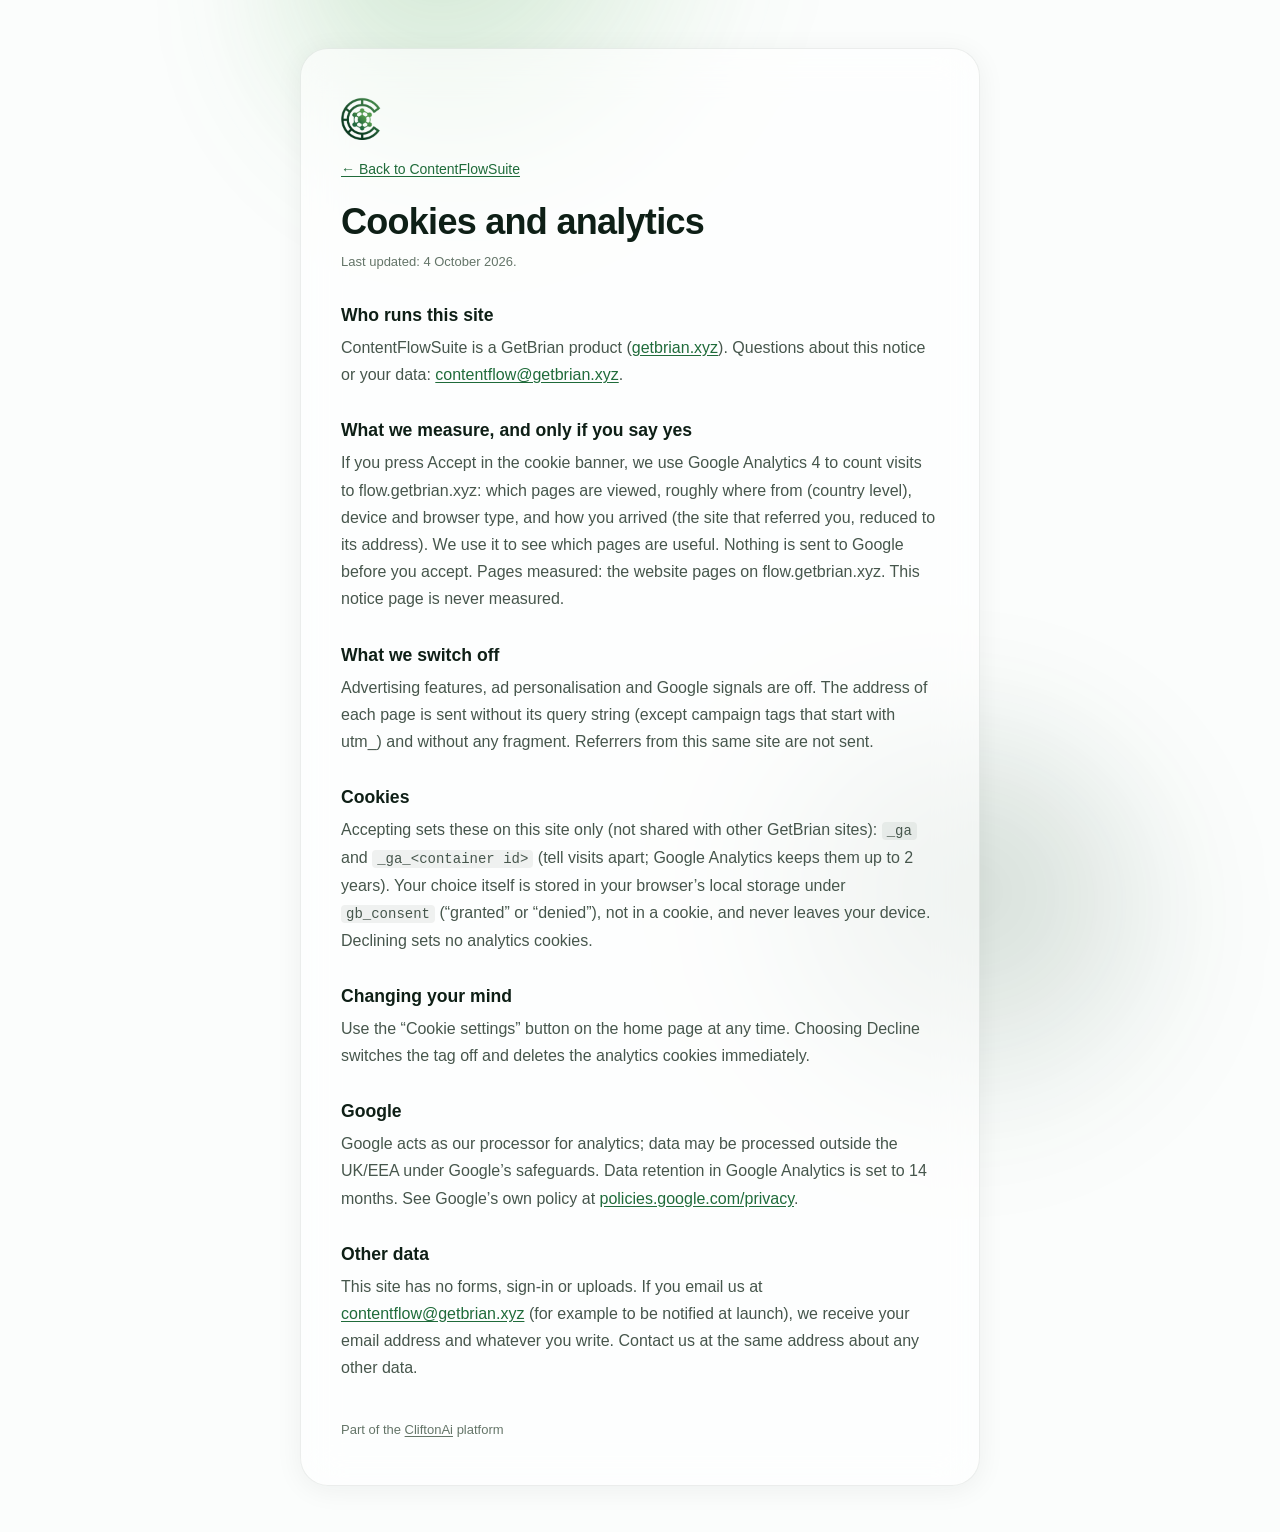
==== cookies.html @ 69b422ff "feat(analytics): add Cookies and analytics notice page, link it from the banner Co-Authored-By: Clau" ====
<!doctype html>
<html lang="en">
<head>
<meta charset="utf-8" />
<meta name="viewport" content="width=device-width, initial-scale=1" />
<title>Cookies and analytics — ContentFlowSuite</title>
<meta name="description" content="What ContentFlowSuite measures with Google Analytics, only if you say yes, and the cookies that sets." />
<link rel="icon" href="/favicon-32.png" type="image/png" />
<style>
  :root {
    --bg: #fbfdfc;
    --bg-card: rgba(255, 255, 255, 0.6);
    --border: rgba(14, 40, 26, 0.08);
    --border-strong: rgba(14, 40, 26, 0.15);
    --fg: #0e1f16;
    --fg-muted: #46564c;
    --fg-subtle: #647568;
    --brand-mid: #1f6b3a;
    --brand-emerald: #2f7a3b;
    --brand-emerald-bright: #43a047;
  }
  * { box-sizing: border-box; }
  html, body {
    margin: 0;
    background: var(--bg);
    color: var(--fg);
    font-family: "DM Sans", -apple-system, BlinkMacSystemFont, "Segoe UI", Helvetica, Arial, sans-serif;
    -webkit-font-smoothing: antialiased;
  }
  body { padding: 24px; overflow-x: hidden; }
  .blob {
    position: fixed;
    border-radius: 9999px;
    filter: blur(70px);
    pointer-events: none;
    opacity: 0.55;
  }
  .blob-a {
    top: -220px;
    left: 50%;
    transform: translateX(-70%);
    width: 520px;
    height: 420px;
    background: radial-gradient(circle at 30% 30%, rgba(67, 160, 71, 0.5), transparent 70%);
  }
  .blob-b {
    bottom: -240px;
    left: 50%;
    transform: translateX(10%);
    width: 480px;
    height: 420px;
    background: radial-gradient(circle at 60% 40%, rgba(11, 61, 30, 0.35), transparent 70%);
  }
  main {
    position: relative;
    max-width: 680px;
    margin: 24px auto;
    background: var(--bg-card);
    -webkit-backdrop-filter: blur(20px);
    backdrop-filter: blur(20px);
    border: 1px solid var(--border);
    border-radius: 28px;
    padding: 48px 40px;
    box-shadow: 0 4px 28px rgba(14, 40, 26, 0.06);
  }
  .icon { width: 40px; height: 43px; display: block; margin: 0 0 20px; }
  h1 {
    font-family: "Space Grotesk", -apple-system, BlinkMacSystemFont, "Segoe UI", Helvetica, Arial, sans-serif;
    font-size: clamp(1.75rem, 4vw, 2.25rem);
    font-weight: 600;
    letter-spacing: -0.02em;
    margin: 0 0 8px;
  }
  h2 {
    font-family: "Space Grotesk", -apple-system, BlinkMacSystemFont, "Segoe UI", Helvetica, Arial, sans-serif;
    font-size: 1.1rem;
    font-weight: 600;
    margin: 32px 0 8px;
  }
  p { font-size: 16px; line-height: 1.7; color: var(--fg-muted); margin: 0 0 12px; }
  p.updated { font-size: 13px; color: var(--fg-subtle); }
  code { background: rgba(14, 40, 26, 0.06); border-radius: 4px; padding: 1px 5px; font-size: 14px; }
  a { color: var(--brand-mid); text-underline-offset: 2px; }
  a:hover { color: var(--brand-emerald); }
  a:focus-visible { outline: 2px solid var(--brand-emerald-bright); outline-offset: 2px; border-radius: 2px; }
  .back { display: inline-block; margin-bottom: 24px; font-size: 14px; font-weight: 500; }
  footer { margin-top: 40px; font-size: 13px; color: var(--fg-subtle); }
  footer a { color: var(--fg-subtle); }
  @media (max-width: 520px) { main { padding: 32px 20px; border-radius: 20px; } }
</style>
</head>
<body>
  <div class="blob blob-a" aria-hidden="true"></div>
  <div class="blob blob-b" aria-hidden="true"></div>
  <main>
    <img class="icon" src="/logo-icon.png" alt="CliftonAi" />
    <a class="back" href="/">&larr; Back to ContentFlowSuite</a>
    <h1>Cookies and analytics</h1>
    <p class="updated">Last updated: 4 October 2026.</p>

    <h2>Who runs this site</h2>
    <p>ContentFlowSuite is a GetBrian product (<a href="https://getbrian.xyz">getbrian.xyz</a>). Questions about this notice or your data: <a href="mailto:contentflow@getbrian.xyz">contentflow@getbrian.xyz</a>.</p>

    <h2>What we measure, and only if you say yes</h2>
    <p>If you press Accept in the cookie banner, we use Google Analytics 4 to count visits to flow.getbrian.xyz: which pages are viewed, roughly where from (country level), device and browser type, and how you arrived (the site that referred you, reduced to its address). We use it to see which pages are useful. Nothing is sent to Google before you accept. Pages measured: the website pages on flow.getbrian.xyz. This notice page is never measured.</p>

    <h2>What we switch off</h2>
    <p>Advertising features, ad personalisation and Google signals are off. The address of each page is sent without its query string (except campaign tags that start with utm_) and without any fragment. Referrers from this same site are not sent.</p>

    <h2>Cookies</h2>
    <p>Accepting sets these on this site only (not shared with other GetBrian sites): <code>_ga</code> and <code>_ga_&lt;container id&gt;</code> (tell visits apart; Google Analytics keeps them up to 2 years). Your choice itself is stored in your browser&rsquo;s local storage under <code>gb_consent</code> (&ldquo;granted&rdquo; or &ldquo;denied&rdquo;), not in a cookie, and never leaves your device. Declining sets no analytics cookies.</p>

    <h2>Changing your mind</h2>
    <p>Use the &ldquo;Cookie settings&rdquo; button on the home page at any time. Choosing Decline switches the tag off and deletes the analytics cookies immediately.</p>

    <h2>Google</h2>
    <p>Google acts as our processor for analytics; data may be processed outside the UK/EEA under Google&rsquo;s safeguards. Data retention in Google Analytics is set to 14 months. See Google&rsquo;s own policy at <a href="https://policies.google.com/privacy" rel="noopener">policies.google.com/privacy</a>.</p>

    <h2>Other data</h2>
    <p>This site has no forms, sign-in or uploads. If you email us at <a href="mailto:contentflow@getbrian.xyz">contentflow@getbrian.xyz</a> (for example to be notified at launch), we receive your email address and whatever you write. Contact us at the same address about any other data.</p>

    <footer>Part of the <a href="https://cliftonai.co">CliftonAi</a> platform</footer>
  </main>
</body>
</html>
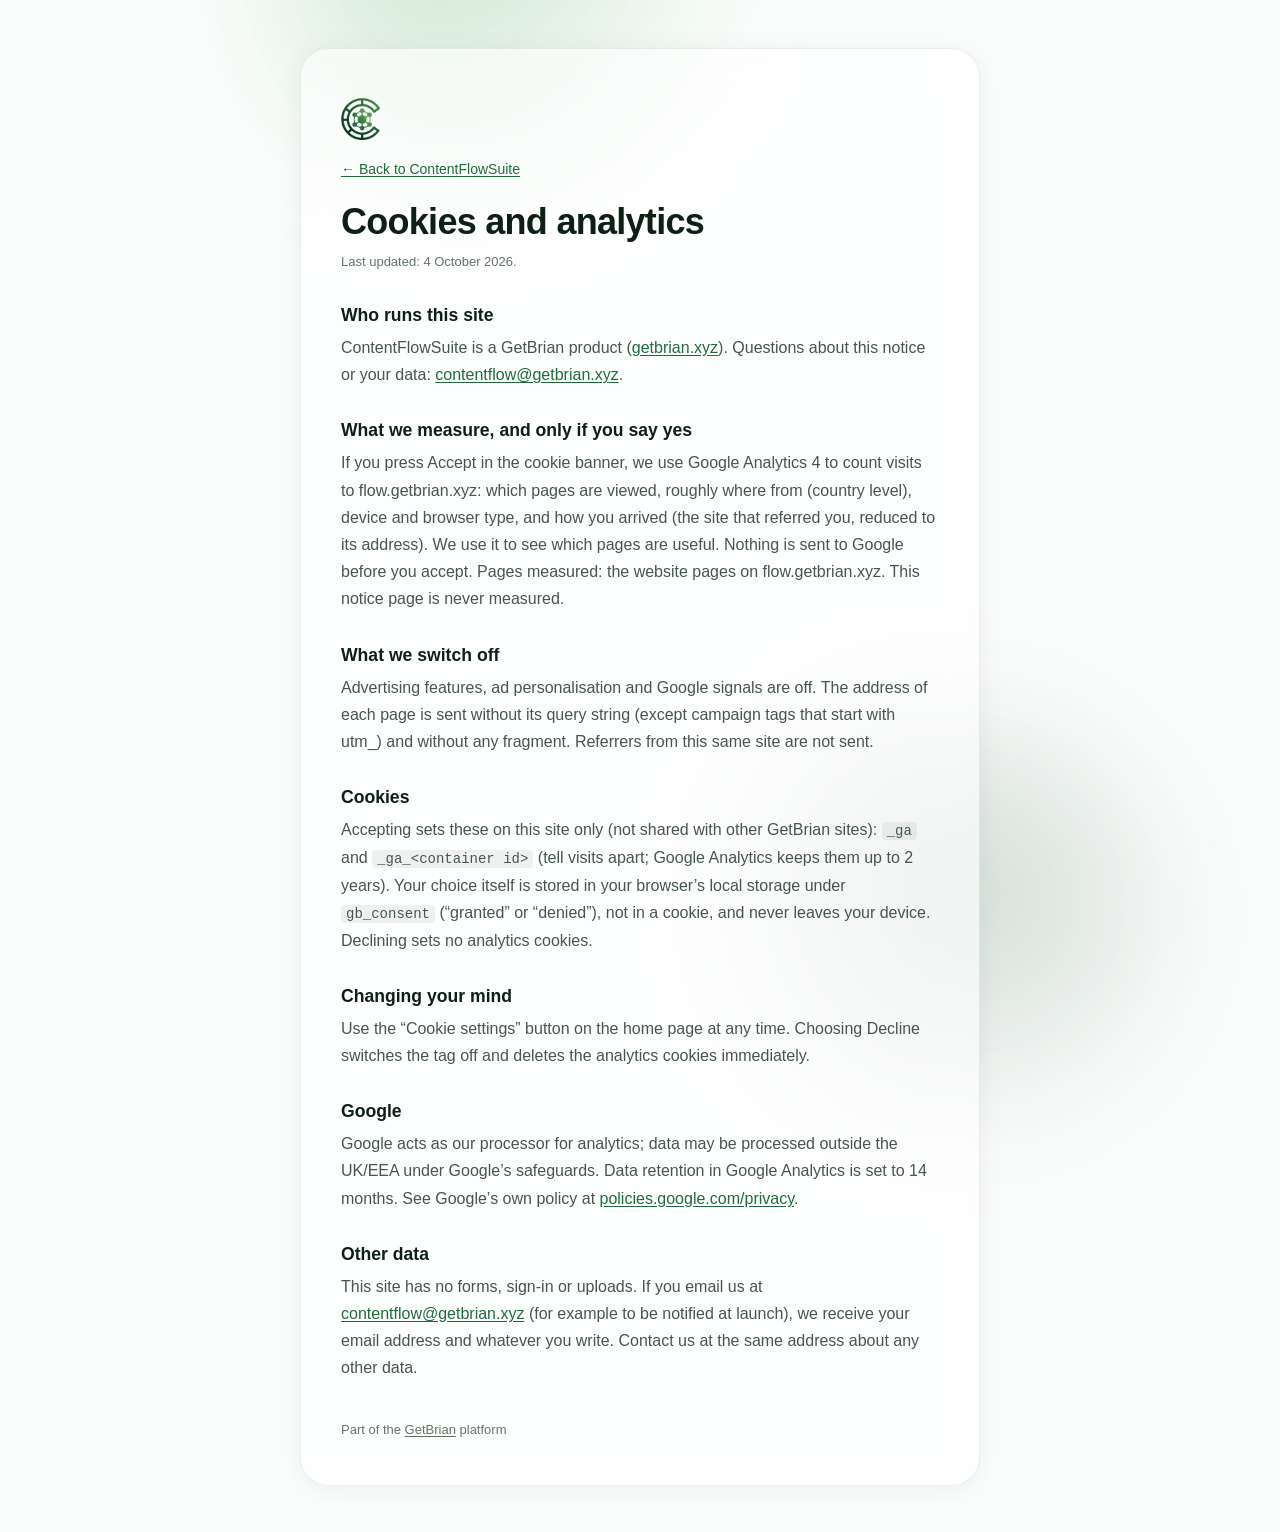
==== commit 13556088: "Brand: ContentFlowSuite is a GetBrian product The page said CliftonAi in the title, logo alt, back l" ====
--- a/cookies.html
+++ b/cookies.html
@@ -93,7 +93,7 @@
   <div class="blob blob-a" aria-hidden="true"></div>
   <div class="blob blob-b" aria-hidden="true"></div>
   <main>
-    <img class="icon" src="/logo-icon.png" alt="CliftonAi" />
+    <img class="icon" src="/logo-icon.png" alt="GetBrian" />
     <a class="back" href="/">&larr; Back to ContentFlowSuite</a>
     <h1>Cookies and analytics</h1>
     <p class="updated">Last updated: 4 October 2026.</p>
@@ -119,7 +119,7 @@
     <h2>Other data</h2>
     <p>This site has no forms, sign-in or uploads. If you email us at <a href="mailto:contentflow@getbrian.xyz">contentflow@getbrian.xyz</a> (for example to be notified at launch), we receive your email address and whatever you write. Contact us at the same address about any other data.</p>
 
-    <footer>Part of the <a href="https://cliftonai.co">CliftonAi</a> platform</footer>
+    <footer>Part of the <a href="https://getbrian.xyz">GetBrian</a> platform</footer>
   </main>
 </body>
 </html>
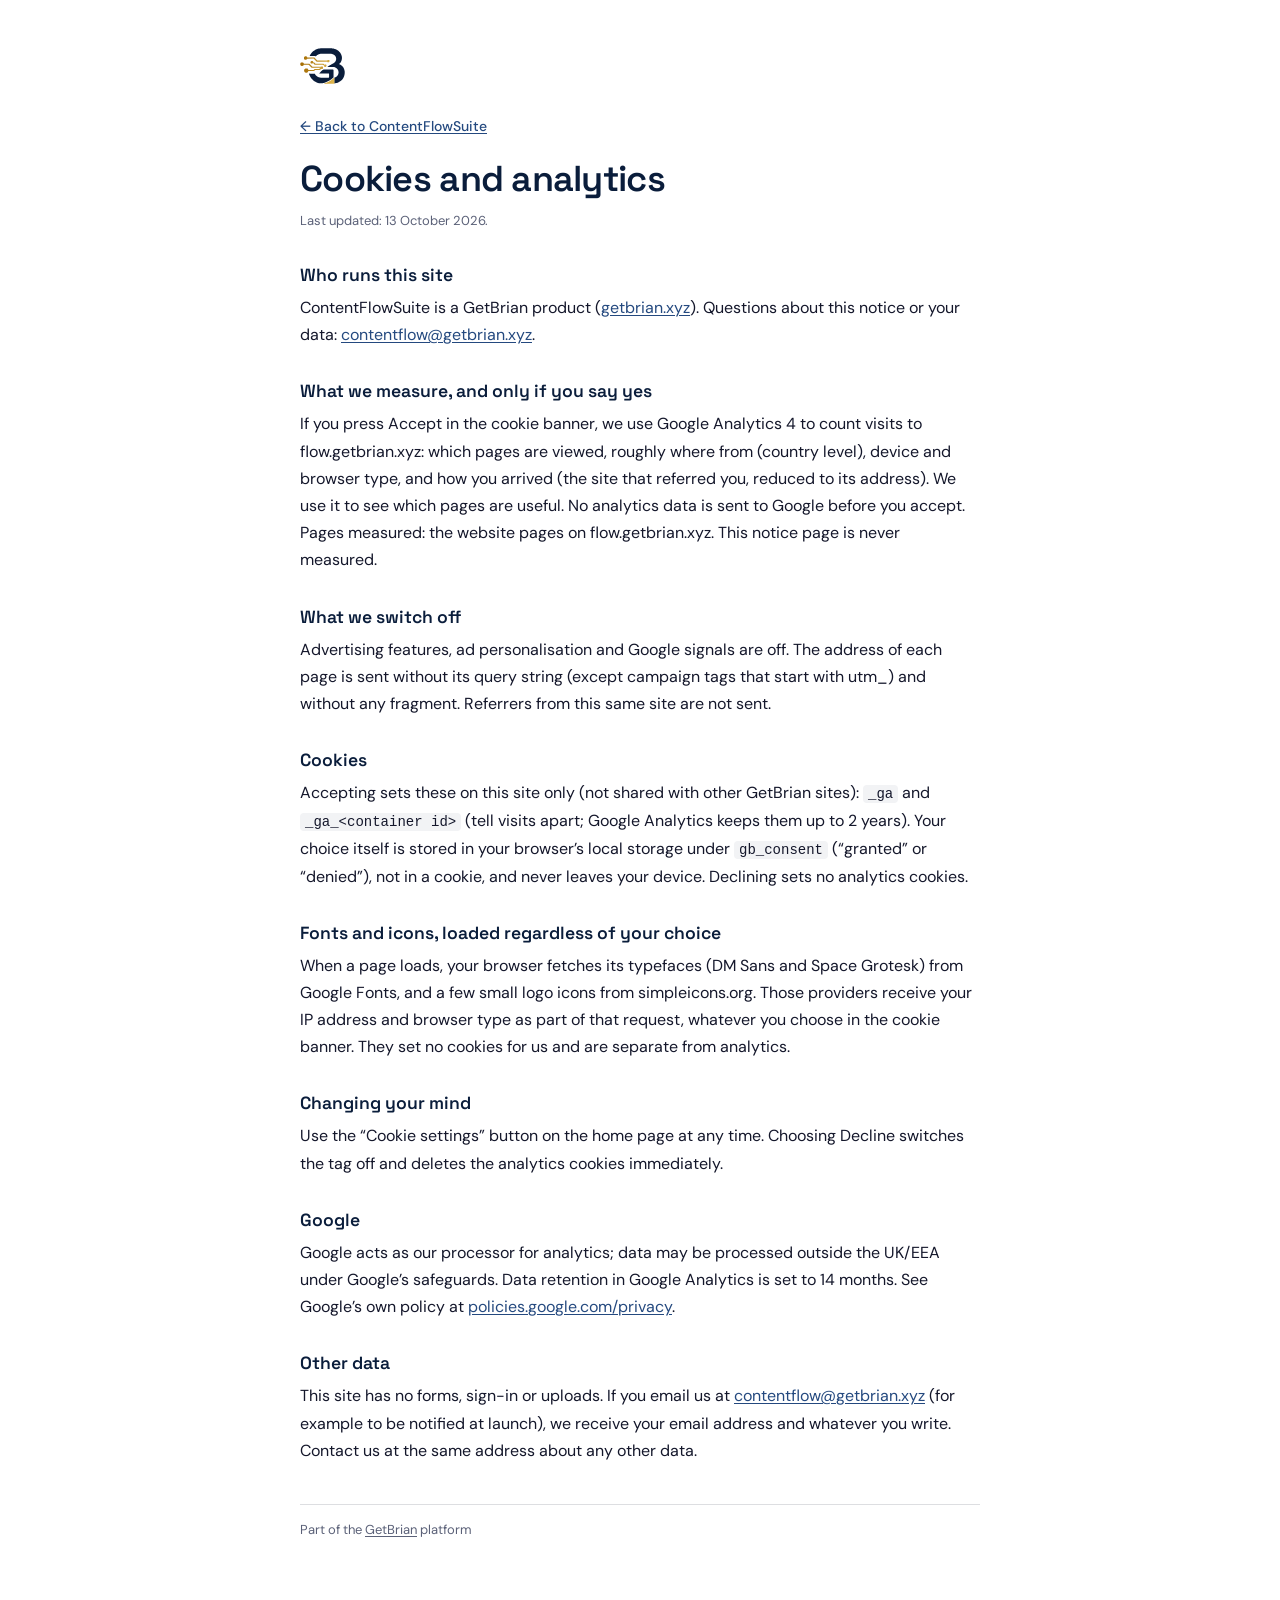
==== commit 59157ffc: "Port the new GetBrian ContentFlow page, keep GA4 consent and cookies notice Replaces the placeholder" ====
--- a/cookies.html
+++ b/cookies.html
@@ -5,110 +5,68 @@
 <meta name="viewport" content="width=device-width, initial-scale=1" />
 <title>Cookies and analytics — ContentFlowSuite</title>
 <meta name="description" content="What ContentFlowSuite measures with Google Analytics, only if you say yes, and the cookies that sets." />
-<link rel="icon" href="/favicon-32.png" type="image/png" />
+<link rel="icon" href="/favicon.ico" sizes="32x32" />
+<link rel="icon" href="/icon.png" sizes="32x32" type="image/png" />
+<link rel="apple-touch-icon" href="/apple-touch-icon.png" sizes="180x180" type="image/png" />
+<link rel="preconnect" href="https://fonts.googleapis.com" />
+<link rel="preconnect" href="https://fonts.gstatic.com" crossorigin />
+<link href="https://fonts.googleapis.com/css2?family=DM+Sans:ital,opsz,wght@0,9..40,400;0,9..40,500;0,9..40,700;1,9..40,400&family=Space+Grotesk:wght@500;600;700&display=swap" rel="stylesheet" />
 <style>
   :root {
-    --bg: #fbfdfc;
-    --bg-card: rgba(255, 255, 255, 0.6);
-    --border: rgba(14, 40, 26, 0.08);
-    --border-strong: rgba(14, 40, 26, 0.15);
-    --fg: #0e1f16;
-    --fg-muted: #46564c;
-    --fg-subtle: #647568;
-    --brand-mid: #1f6b3a;
-    --brand-emerald: #2f7a3b;
-    --brand-emerald-bright: #43a047;
+    --navy: #0A1D3B;
+    --navy-soft: #24497F;
+    --navy-bright: #35629F;
+    --gold: #BA8B32;
+    --gold-deep: #8A6520;
+    --paper: #FFFFFF;
+    --paper-panel: #F2F3F5;
+    --ink: #14172B;
+    --ink-muted: #5B6178;
+    --border: rgba(20, 23, 43, 0.14);
+    --font-display: "Space Grotesk", ui-sans-serif, system-ui, sans-serif;
+    --font-body: "DM Sans", ui-sans-serif, system-ui, -apple-system, "Segoe UI", sans-serif;
+    color-scheme: light;
   }
   * { box-sizing: border-box; }
-  html, body {
-    margin: 0;
-    background: var(--bg);
-    color: var(--fg);
-    font-family: "DM Sans", -apple-system, BlinkMacSystemFont, "Segoe UI", Helvetica, Arial, sans-serif;
-    -webkit-font-smoothing: antialiased;
-  }
-  body { padding: 24px; overflow-x: hidden; }
-  .blob {
-    position: fixed;
-    border-radius: 9999px;
-    filter: blur(70px);
-    pointer-events: none;
-    opacity: 0.55;
-  }
-  .blob-a {
-    top: -220px;
-    left: 50%;
-    transform: translateX(-70%);
-    width: 520px;
-    height: 420px;
-    background: radial-gradient(circle at 30% 30%, rgba(67, 160, 71, 0.5), transparent 70%);
-  }
-  .blob-b {
-    bottom: -240px;
-    left: 50%;
-    transform: translateX(10%);
-    width: 480px;
-    height: 420px;
-    background: radial-gradient(circle at 60% 40%, rgba(11, 61, 30, 0.35), transparent 70%);
-  }
-  main {
-    position: relative;
-    max-width: 680px;
-    margin: 24px auto;
-    background: var(--bg-card);
-    -webkit-backdrop-filter: blur(20px);
-    backdrop-filter: blur(20px);
-    border: 1px solid var(--border);
-    border-radius: 28px;
-    padding: 48px 40px;
-    box-shadow: 0 4px 28px rgba(14, 40, 26, 0.06);
-  }
-  .icon { width: 40px; height: 43px; display: block; margin: 0 0 20px; }
-  h1 {
-    font-family: "Space Grotesk", -apple-system, BlinkMacSystemFont, "Segoe UI", Helvetica, Arial, sans-serif;
-    font-size: clamp(1.75rem, 4vw, 2.25rem);
-    font-weight: 600;
-    letter-spacing: -0.02em;
-    margin: 0 0 8px;
-  }
-  h2 {
-    font-family: "Space Grotesk", -apple-system, BlinkMacSystemFont, "Segoe UI", Helvetica, Arial, sans-serif;
-    font-size: 1.1rem;
-    font-weight: 600;
-    margin: 32px 0 8px;
-  }
-  p { font-size: 16px; line-height: 1.7; color: var(--fg-muted); margin: 0 0 12px; }
-  p.updated { font-size: 13px; color: var(--fg-subtle); }
-  code { background: rgba(14, 40, 26, 0.06); border-radius: 4px; padding: 1px 5px; font-size: 14px; }
-  a { color: var(--brand-mid); text-underline-offset: 2px; }
-  a:hover { color: var(--brand-emerald); }
-  a:focus-visible { outline: 2px solid var(--brand-emerald-bright); outline-offset: 2px; border-radius: 2px; }
-  .back { display: inline-block; margin-bottom: 24px; font-size: 14px; font-weight: 500; }
-  footer { margin-top: 40px; font-size: 13px; color: var(--fg-subtle); }
-  footer a { color: var(--fg-subtle); }
-  @media (max-width: 520px) { main { padding: 32px 20px; border-radius: 20px; } }
+  html, body { margin: 0; background: var(--paper); color: var(--ink); font-family: var(--font-body); -webkit-font-smoothing: antialiased; }
+  body { padding: 24px 16px; }
+  main { max-width: 680px; margin: 24px auto; padding: 0 0 24px; }
+  .icon { height: 36px; width: auto; display: block; margin: 0 0 20px; }
+  h1 { font-family: var(--font-display); font-size: clamp(1.75rem, 4vw, 2.25rem); font-weight: 600; letter-spacing: -0.02em; color: var(--navy); margin: 0 0 8px; }
+  h2 { font-family: var(--font-display); font-size: 1.1rem; font-weight: 600; color: var(--navy); margin: 32px 0 8px; }
+  p { font-size: 16px; line-height: 1.7; color: var(--ink); margin: 0 0 12px; }
+  p.updated { font-size: 13px; color: var(--ink-muted); }
+  code { background: var(--paper-panel); border-radius: 4px; padding: 1px 5px; font-size: 14px; }
+  a { color: var(--navy-soft); text-underline-offset: 2px; }
+  a:hover { color: var(--navy); }
+  a:focus-visible { outline: 2px solid var(--navy-bright); outline-offset: 2px; border-radius: 2px; }
+  .back { display: inline-flex; align-items: center; min-height: 44px; margin-bottom: 8px; font-size: 14px; font-weight: 500; }
+  footer { margin-top: 40px; padding-top: 16px; border-top: 1px solid var(--border); font-size: 13px; color: var(--ink-muted); }
+  footer a { color: var(--ink-muted); }
+  @media (max-width: 520px) { body { padding: 16px; } }
 </style>
 </head>
 <body>
-  <div class="blob blob-a" aria-hidden="true"></div>
-  <div class="blob blob-b" aria-hidden="true"></div>
   <main>
-    <img class="icon" src="/logo-icon.png" alt="GetBrian" />
+    <img class="icon" src="/brand/brian-mark-compact.svg" alt="GetBrian" />
     <a class="back" href="/">&larr; Back to ContentFlowSuite</a>
     <h1>Cookies and analytics</h1>
-    <p class="updated">Last updated: 4 October 2026.</p>
+    <p class="updated">Last updated: 13 October 2026.</p>
 
     <h2>Who runs this site</h2>
     <p>ContentFlowSuite is a GetBrian product (<a href="https://getbrian.xyz">getbrian.xyz</a>). Questions about this notice or your data: <a href="mailto:contentflow@getbrian.xyz">contentflow@getbrian.xyz</a>.</p>
 
     <h2>What we measure, and only if you say yes</h2>
-    <p>If you press Accept in the cookie banner, we use Google Analytics 4 to count visits to flow.getbrian.xyz: which pages are viewed, roughly where from (country level), device and browser type, and how you arrived (the site that referred you, reduced to its address). We use it to see which pages are useful. Nothing is sent to Google before you accept. Pages measured: the website pages on flow.getbrian.xyz. This notice page is never measured.</p>
+    <p>If you press Accept in the cookie banner, we use Google Analytics 4 to count visits to flow.getbrian.xyz: which pages are viewed, roughly where from (country level), device and browser type, and how you arrived (the site that referred you, reduced to its address). We use it to see which pages are useful. No analytics data is sent to Google before you accept. Pages measured: the website pages on flow.getbrian.xyz. This notice page is never measured.</p>
 
     <h2>What we switch off</h2>
     <p>Advertising features, ad personalisation and Google signals are off. The address of each page is sent without its query string (except campaign tags that start with utm_) and without any fragment. Referrers from this same site are not sent.</p>
 
     <h2>Cookies</h2>
     <p>Accepting sets these on this site only (not shared with other GetBrian sites): <code>_ga</code> and <code>_ga_&lt;container id&gt;</code> (tell visits apart; Google Analytics keeps them up to 2 years). Your choice itself is stored in your browser&rsquo;s local storage under <code>gb_consent</code> (&ldquo;granted&rdquo; or &ldquo;denied&rdquo;), not in a cookie, and never leaves your device. Declining sets no analytics cookies.</p>
+
+    <h2>Fonts and icons, loaded regardless of your choice</h2>
+    <p>When a page loads, your browser fetches its typefaces (DM Sans and Space Grotesk) from Google Fonts, and a few small logo icons from simpleicons.org. Those providers receive your IP address and browser type as part of that request, whatever you choose in the cookie banner. They set no cookies for us and are separate from analytics.</p>
 
     <h2>Changing your mind</h2>
     <p>Use the &ldquo;Cookie settings&rdquo; button on the home page at any time. Choosing Decline switches the tag off and deletes the analytics cookies immediately.</p>
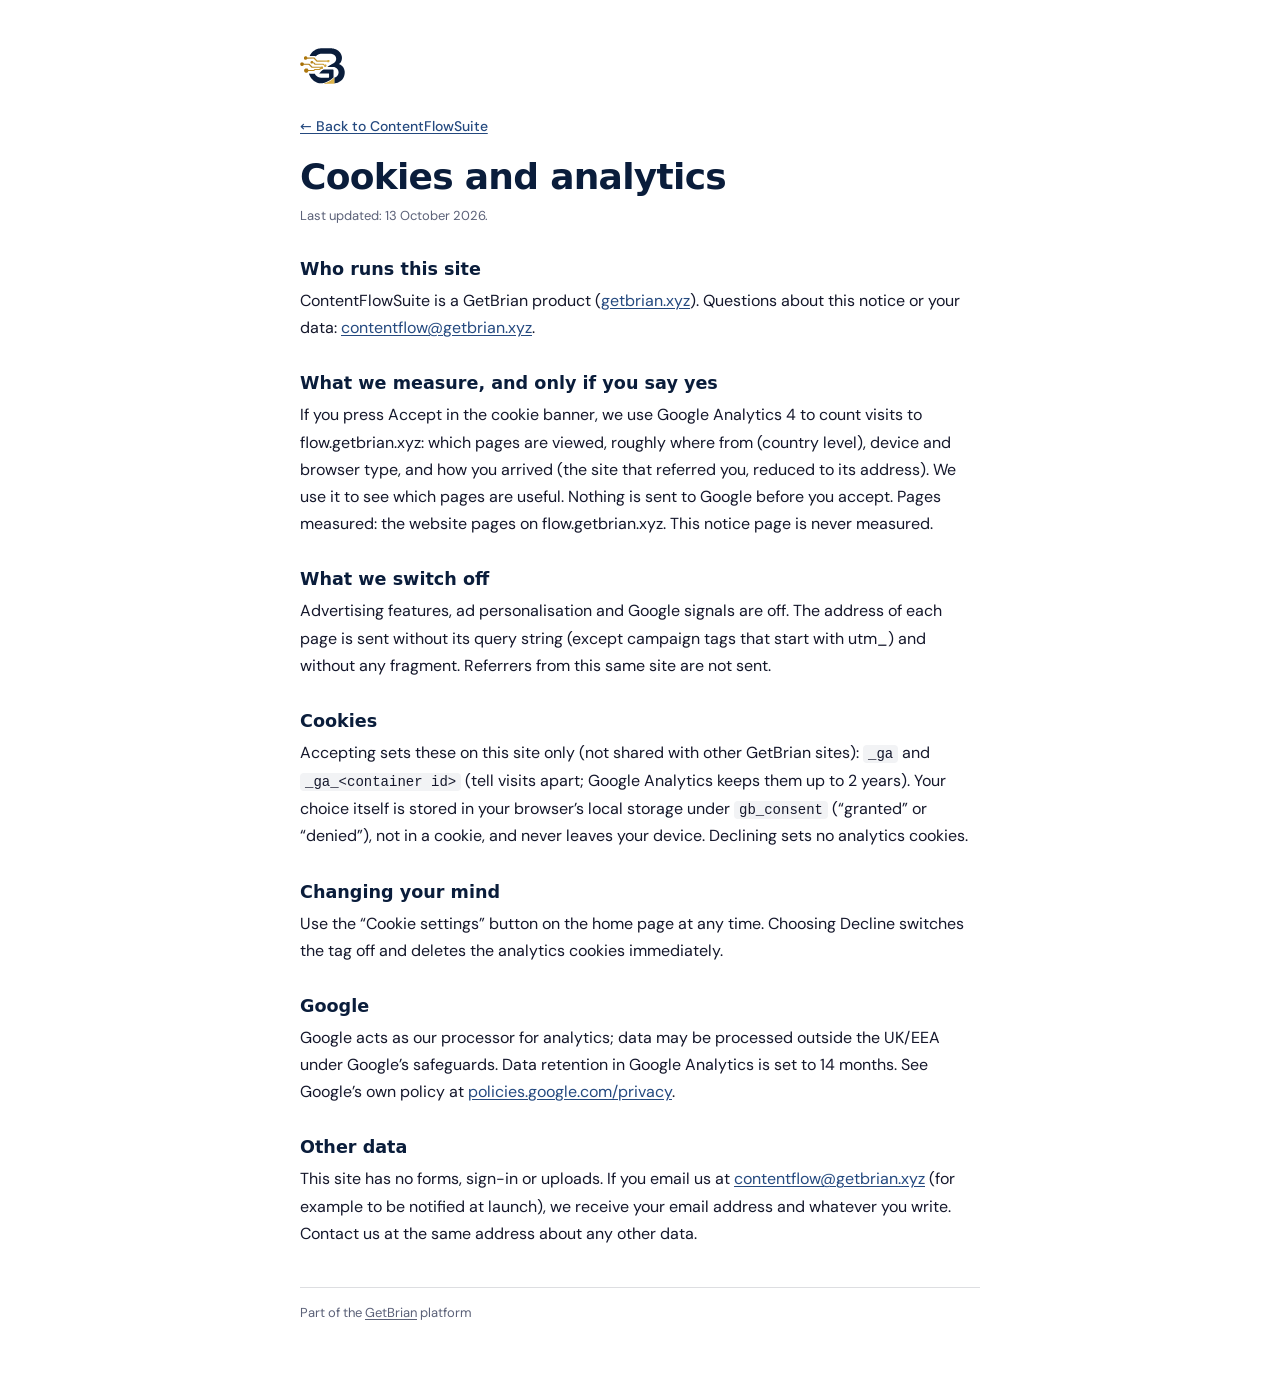
==== commit b42eee68: "Self-host DM Sans, Space Grotesk and the three AI-badge icons No request now goes to Google Fonts or" ====
--- a/cookies.html
+++ b/cookies.html
@@ -8,9 +8,9 @@
 <link rel="icon" href="/favicon.ico" sizes="32x32" />
 <link rel="icon" href="/icon.png" sizes="32x32" type="image/png" />
 <link rel="apple-touch-icon" href="/apple-touch-icon.png" sizes="180x180" type="image/png" />
-<link rel="preconnect" href="https://fonts.googleapis.com" />
-<link rel="preconnect" href="https://fonts.gstatic.com" crossorigin />
-<link href="https://fonts.googleapis.com/css2?family=DM+Sans:ital,opsz,wght@0,9..40,400;0,9..40,500;0,9..40,700;1,9..40,400&family=Space+Grotesk:wght@500;600;700&display=swap" rel="stylesheet" />
+<link rel="preload" href="/fonts/dm-sans-latin.woff2" as="font" type="font/woff2" crossorigin />
+<link rel="preload" href="/fonts/space-grotesk-latin.woff2" as="font" type="font/woff2" crossorigin />
+<link rel="stylesheet" href="/fonts/fonts.css" />
 <style>
   :root {
     --navy: #0A1D3B;
@@ -57,16 +57,13 @@
     <p>ContentFlowSuite is a GetBrian product (<a href="https://getbrian.xyz">getbrian.xyz</a>). Questions about this notice or your data: <a href="mailto:contentflow@getbrian.xyz">contentflow@getbrian.xyz</a>.</p>
 
     <h2>What we measure, and only if you say yes</h2>
-    <p>If you press Accept in the cookie banner, we use Google Analytics 4 to count visits to flow.getbrian.xyz: which pages are viewed, roughly where from (country level), device and browser type, and how you arrived (the site that referred you, reduced to its address). We use it to see which pages are useful. No analytics data is sent to Google before you accept. Pages measured: the website pages on flow.getbrian.xyz. This notice page is never measured.</p>
+    <p>If you press Accept in the cookie banner, we use Google Analytics 4 to count visits to flow.getbrian.xyz: which pages are viewed, roughly where from (country level), device and browser type, and how you arrived (the site that referred you, reduced to its address). We use it to see which pages are useful. Nothing is sent to Google before you accept. Pages measured: the website pages on flow.getbrian.xyz. This notice page is never measured.</p>
 
     <h2>What we switch off</h2>
     <p>Advertising features, ad personalisation and Google signals are off. The address of each page is sent without its query string (except campaign tags that start with utm_) and without any fragment. Referrers from this same site are not sent.</p>
 
     <h2>Cookies</h2>
     <p>Accepting sets these on this site only (not shared with other GetBrian sites): <code>_ga</code> and <code>_ga_&lt;container id&gt;</code> (tell visits apart; Google Analytics keeps them up to 2 years). Your choice itself is stored in your browser&rsquo;s local storage under <code>gb_consent</code> (&ldquo;granted&rdquo; or &ldquo;denied&rdquo;), not in a cookie, and never leaves your device. Declining sets no analytics cookies.</p>
-
-    <h2>Fonts and icons, loaded regardless of your choice</h2>
-    <p>When a page loads, your browser fetches its typefaces (DM Sans and Space Grotesk) from Google Fonts, and a few small logo icons from simpleicons.org. Those providers receive your IP address and browser type as part of that request, whatever you choose in the cookie banner. They set no cookies for us and are separate from analytics.</p>
 
     <h2>Changing your mind</h2>
     <p>Use the &ldquo;Cookie settings&rdquo; button on the home page at any time. Choosing Decline switches the tag off and deletes the analytics cookies immediately.</p>
--- a/fonts/fonts.css
+++ b/fonts/fonts.css
@@ -0,0 +1,26 @@
+/* Self-hosted latin subsets of DM Sans and Space Grotesk (SIL Open Font License 1.1),
+   so no request goes to Google Fonts. Variable fonts: one file covers the weights. */
+@font-face {
+  font-family: 'DM Sans';
+  font-style: normal;
+  font-weight: 400 700;
+  font-display: swap;
+  src: url(dm-sans-latin.woff2) format('woff2');
+  unicode-range: U+0000-00FF, U+0131, U+0152-0153, U+02BB-02BC, U+02C6, U+02DA, U+02DC, U+0304, U+0308, U+0329, U+2000-206F, U+20AC, U+2122, U+2191, U+2193, U+2212, U+2215, U+FEFF, U+FFFD;
+}
+@font-face {
+  font-family: 'DM Sans';
+  font-style: italic;
+  font-weight: 400;
+  font-display: swap;
+  src: url(dm-sans-italic-latin.woff2) format('woff2');
+  unicode-range: U+0000-00FF, U+0131, U+0152-0153, U+02BB-02BC, U+02C6, U+02DA, U+02DC, U+0304, U+0308, U+0329, U+2000-206F, U+20AC, U+2122, U+2191, U+2193, U+2212, U+2215, U+FEFF, U+FFFD;
+}
+@font-face {
+  font-family: 'Space Grotesk';
+  font-style: normal;
+  font-weight: 500 700;
+  font-display: swap;
+  src: url(space-grotesk-latin.woff2) format('woff2');
+  unicode-range: U+0000-00FF, U+0131, U+0152-0153, U+02BB-02BC, U+02C6, U+02DA, U+02DC, U+0304, U+0308, U+0329, U+2000-206F, U+20AC, U+2122, U+2191, U+2193, U+2212, U+2215, U+FEFF, U+FFFD;
+}
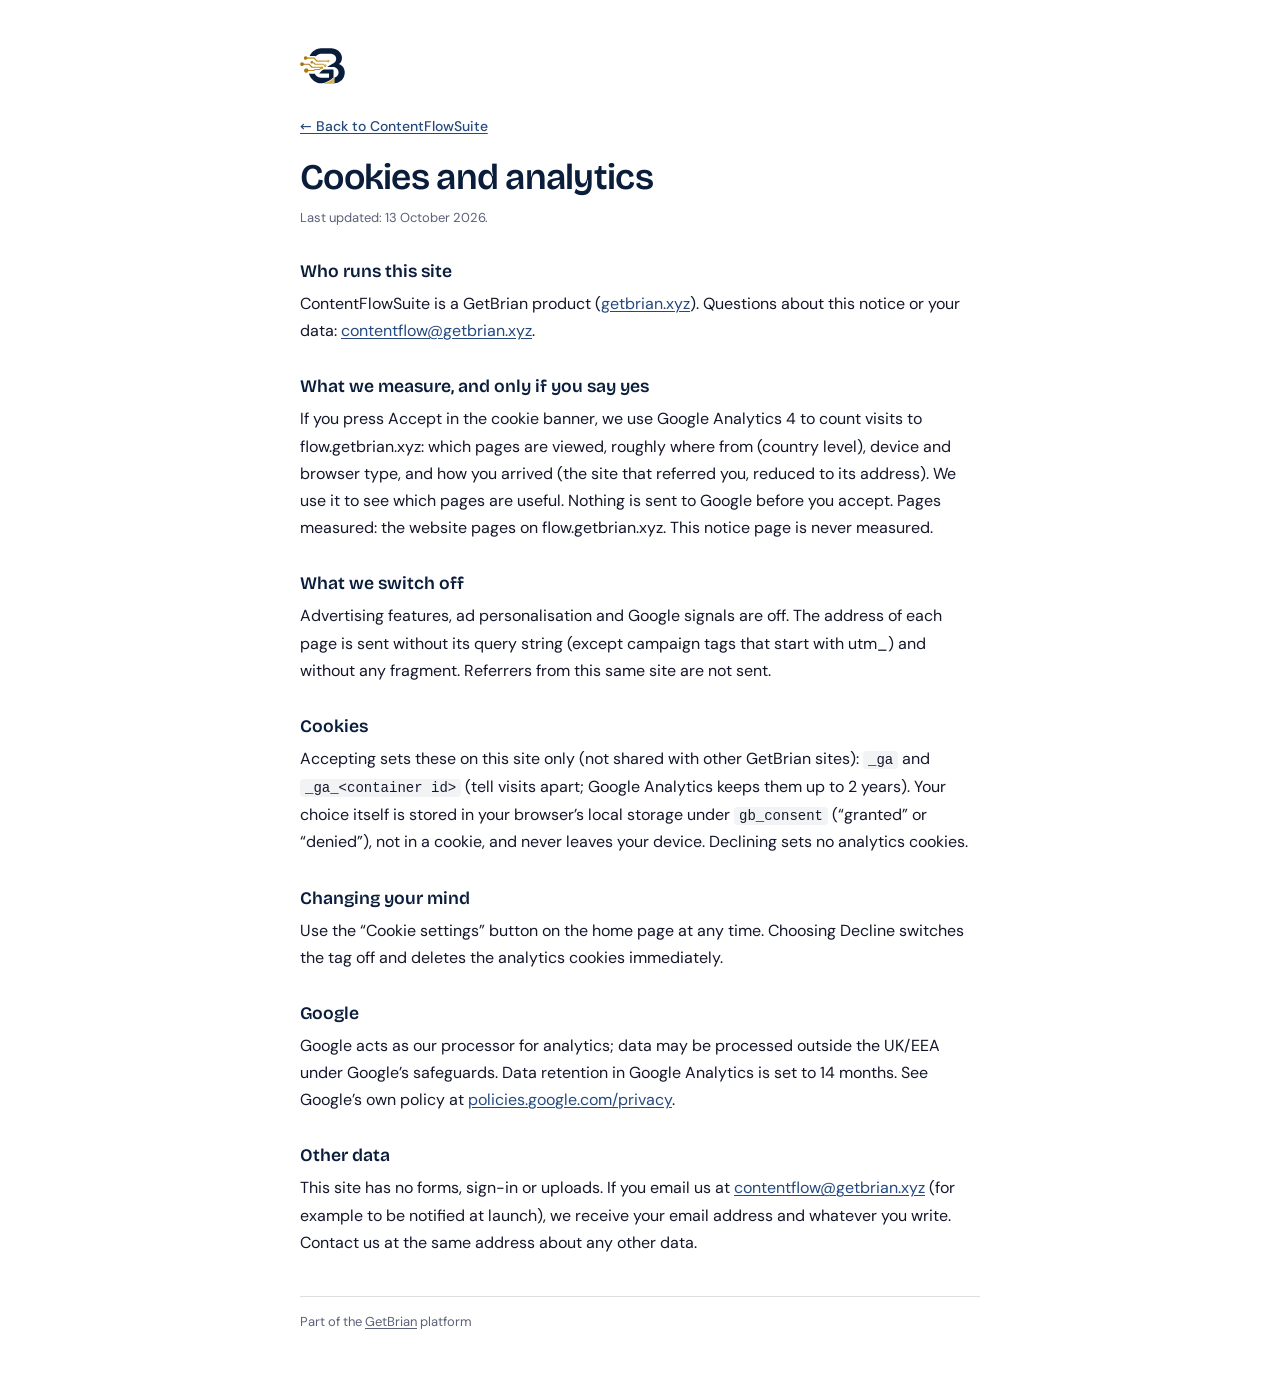
==== commit 1cb99ab5: "Switch headings and wordmark to Bricolage Grotesque Matches getbrian.xyz. Self-hosted variable latin" ====
--- a/cookies.html
+++ b/cookies.html
@@ -9,7 +9,7 @@
 <link rel="icon" href="/icon.png" sizes="32x32" type="image/png" />
 <link rel="apple-touch-icon" href="/apple-touch-icon.png" sizes="180x180" type="image/png" />
 <link rel="preload" href="/fonts/dm-sans-latin.woff2" as="font" type="font/woff2" crossorigin />
-<link rel="preload" href="/fonts/space-grotesk-latin.woff2" as="font" type="font/woff2" crossorigin />
+<link rel="preload" href="/fonts/bricolage-grotesque-latin.woff2" as="font" type="font/woff2" crossorigin />
 <link rel="stylesheet" href="/fonts/fonts.css" />
 <style>
   :root {
@@ -23,7 +23,7 @@
     --ink: #14172B;
     --ink-muted: #5B6178;
     --border: rgba(20, 23, 43, 0.14);
-    --font-display: "Space Grotesk", ui-sans-serif, system-ui, sans-serif;
+    --font-display: "Bricolage Grotesque", ui-sans-serif, system-ui, sans-serif;
     --font-body: "DM Sans", ui-sans-serif, system-ui, -apple-system, "Segoe UI", sans-serif;
     color-scheme: light;
   }
--- a/fonts/fonts.css
+++ b/fonts/fonts.css
@@ -1,4 +1,4 @@
-/* Self-hosted latin subsets of DM Sans and Space Grotesk (SIL Open Font License 1.1),
+/* Self-hosted latin subsets of DM Sans and Bricolage Grotesque (SIL Open Font License 1.1),
    so no request goes to Google Fonts. Variable fonts: one file covers the weights. */
 @font-face {
   font-family: 'DM Sans';
@@ -17,10 +17,10 @@
   unicode-range: U+0000-00FF, U+0131, U+0152-0153, U+02BB-02BC, U+02C6, U+02DA, U+02DC, U+0304, U+0308, U+0329, U+2000-206F, U+20AC, U+2122, U+2191, U+2193, U+2212, U+2215, U+FEFF, U+FFFD;
 }
 @font-face {
-  font-family: 'Space Grotesk';
+  font-family: 'Bricolage Grotesque';
   font-style: normal;
-  font-weight: 500 700;
+  font-weight: 500 800;
   font-display: swap;
-  src: url(space-grotesk-latin.woff2) format('woff2');
+  src: url(bricolage-grotesque-latin.woff2) format('woff2');
   unicode-range: U+0000-00FF, U+0131, U+0152-0153, U+02BB-02BC, U+02C6, U+02DA, U+02DC, U+0304, U+0308, U+0329, U+2000-206F, U+20AC, U+2122, U+2191, U+2193, U+2212, U+2215, U+FEFF, U+FFFD;
 }
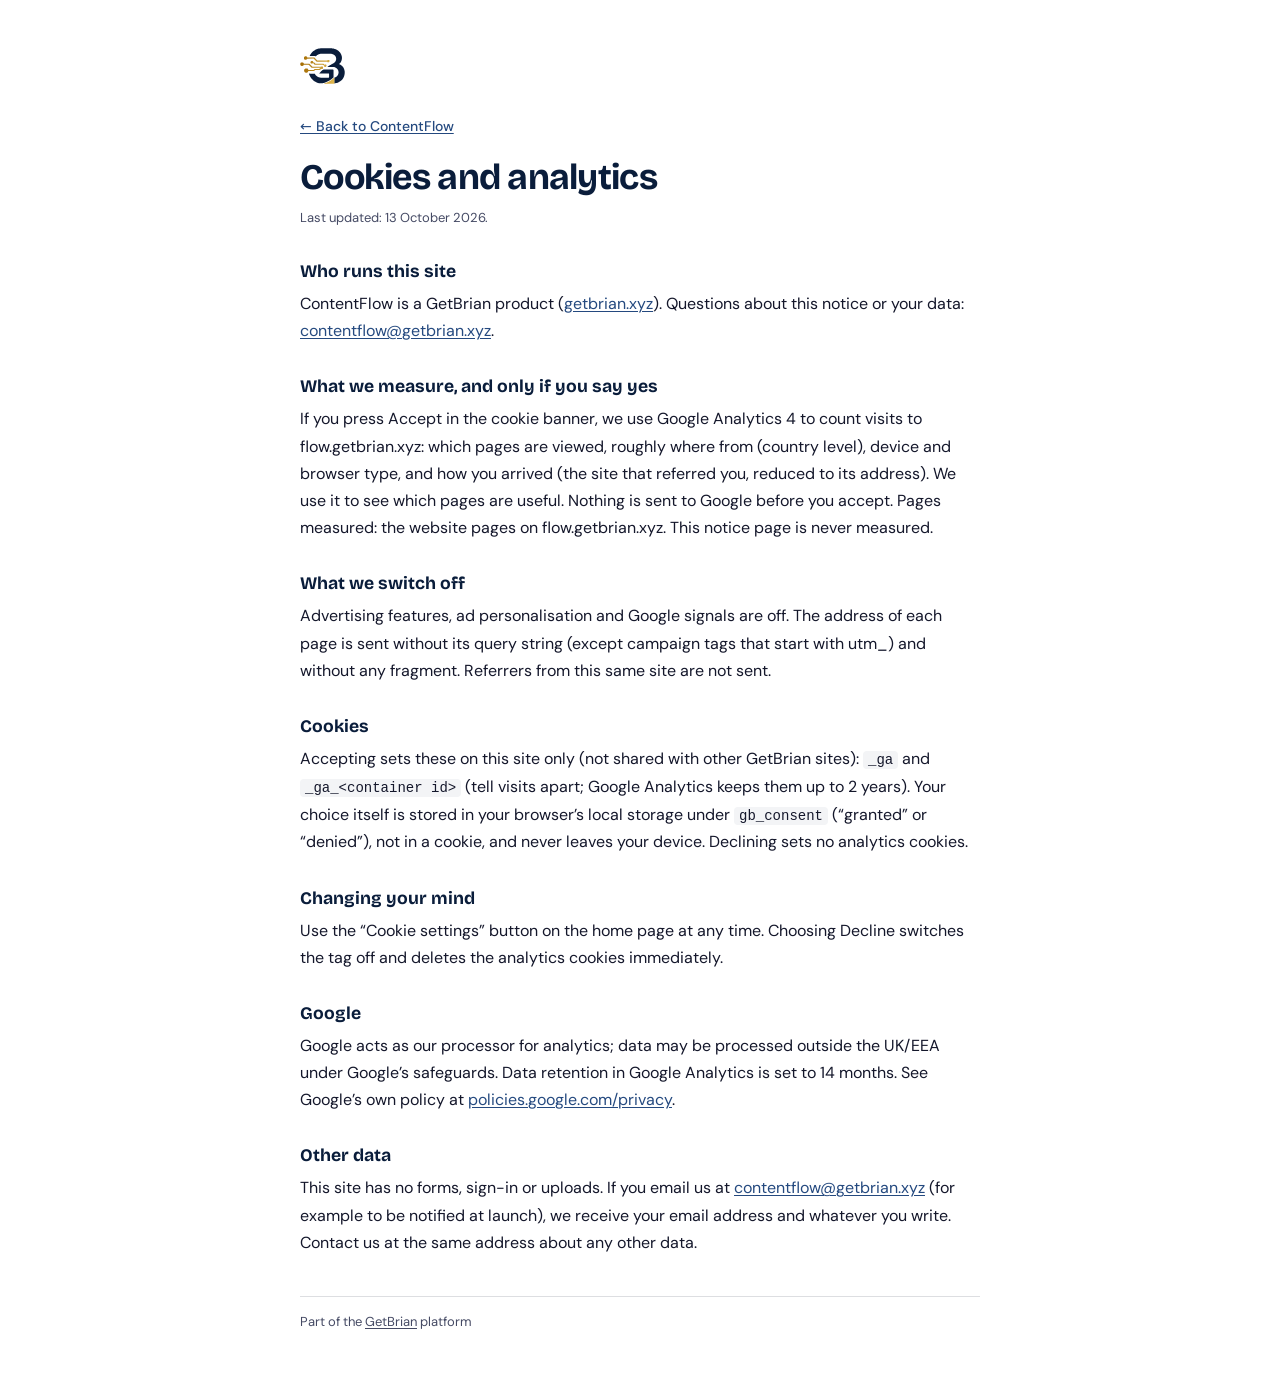
==== commit 42179af9: "Align flow.getbrian.xyz with the rest of the GetBrian estate Share card and metadata: canonical, og:" ====
--- a/cookies.html
+++ b/cookies.html
@@ -3,10 +3,11 @@
 <head>
 <meta charset="utf-8" />
 <meta name="viewport" content="width=device-width, initial-scale=1" />
-<title>Cookies and analytics — ContentFlowSuite</title>
-<meta name="description" content="What ContentFlowSuite measures with Google Analytics, only if you say yes, and the cookies that sets." />
-<link rel="icon" href="/favicon.ico" sizes="32x32" />
-<link rel="icon" href="/icon.png" sizes="32x32" type="image/png" />
+<title>Cookies and analytics · ContentFlow, built by Brian</title>
+<meta name="description" content="What ContentFlow measures with Google Analytics, only if you say yes, and the cookies that sets." />
+<link rel="icon" href="/favicon.ico" sizes="48x48" />
+<link rel="icon" href="/favicon-32.png" sizes="32x32" type="image/png" />
+<link rel="icon" href="/icon-512.png" sizes="512x512" type="image/png" />
 <link rel="apple-touch-icon" href="/apple-touch-icon.png" sizes="180x180" type="image/png" />
 <link rel="preload" href="/fonts/dm-sans-latin.woff2" as="font" type="font/woff2" crossorigin />
 <link rel="preload" href="/fonts/bricolage-grotesque-latin.woff2" as="font" type="font/woff2" crossorigin />
@@ -19,9 +20,9 @@
     --gold: #BA8B32;
     --gold-deep: #8A6520;
     --paper: #FFFFFF;
-    --paper-panel: #F2F3F5;
+    --paper-panel: #F3F4F6;
     --ink: #14172B;
-    --ink-muted: #5B6178;
+    --ink-muted: #454A64;
     --border: rgba(20, 23, 43, 0.14);
     --font-display: "Bricolage Grotesque", ui-sans-serif, system-ui, sans-serif;
     --font-body: "DM Sans", ui-sans-serif, system-ui, -apple-system, "Segoe UI", sans-serif;
@@ -32,8 +33,8 @@
   body { padding: 24px 16px; }
   main { max-width: 680px; margin: 24px auto; padding: 0 0 24px; }
   .icon { height: 36px; width: auto; display: block; margin: 0 0 20px; }
-  h1 { font-family: var(--font-display); font-size: clamp(1.75rem, 4vw, 2.25rem); font-weight: 600; letter-spacing: -0.02em; color: var(--navy); margin: 0 0 8px; }
-  h2 { font-family: var(--font-display); font-size: 1.1rem; font-weight: 600; color: var(--navy); margin: 32px 0 8px; }
+  h1 { font-family: var(--font-display); font-size: clamp(1.75rem, 4vw, 2.25rem); font-weight: 700; letter-spacing: -0.02em; color: var(--navy); margin: 0 0 8px; }
+  h2 { font-family: var(--font-display); font-size: 1.1rem; font-weight: 700; color: var(--navy); margin: 32px 0 8px; }
   p { font-size: 16px; line-height: 1.7; color: var(--ink); margin: 0 0 12px; }
   p.updated { font-size: 13px; color: var(--ink-muted); }
   code { background: var(--paper-panel); border-radius: 4px; padding: 1px 5px; font-size: 14px; }
@@ -49,12 +50,12 @@
 <body>
   <main>
     <img class="icon" src="/brand/brian-mark-compact.svg" alt="GetBrian" />
-    <a class="back" href="/">&larr; Back to ContentFlowSuite</a>
+    <a class="back" href="/">&larr; Back to ContentFlow</a>
     <h1>Cookies and analytics</h1>
     <p class="updated">Last updated: 13 October 2026.</p>
 
     <h2>Who runs this site</h2>
-    <p>ContentFlowSuite is a GetBrian product (<a href="https://getbrian.xyz">getbrian.xyz</a>). Questions about this notice or your data: <a href="mailto:contentflow@getbrian.xyz">contentflow@getbrian.xyz</a>.</p>
+    <p>ContentFlow is a GetBrian product (<a href="https://getbrian.xyz">getbrian.xyz</a>). Questions about this notice or your data: <a href="mailto:contentflow@getbrian.xyz">contentflow@getbrian.xyz</a>.</p>
 
     <h2>What we measure, and only if you say yes</h2>
     <p>If you press Accept in the cookie banner, we use Google Analytics 4 to count visits to flow.getbrian.xyz: which pages are viewed, roughly where from (country level), device and browser type, and how you arrived (the site that referred you, reduced to its address). We use it to see which pages are useful. Nothing is sent to Google before you accept. Pages measured: the website pages on flow.getbrian.xyz. This notice page is never measured.</p>
